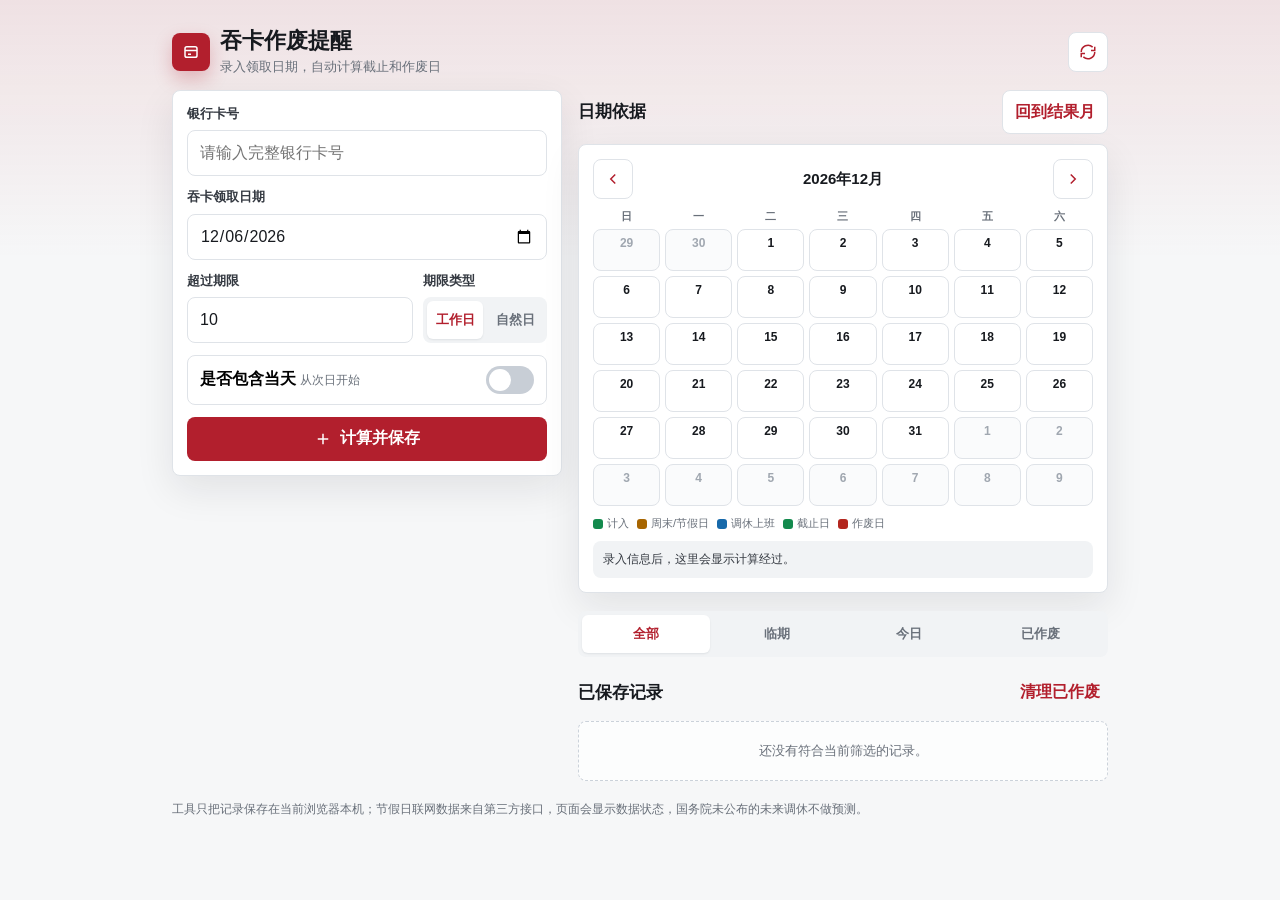
==== apps/atm-card-expiry-reminder/index.html @ af54854e "feat: 发布 HSOP 工具门户 本次将 HSOP 昊昊学习门户发布为 GitHub Pages 静态站点，包含对公指南、表格识别、吞卡作废提醒和可拓展功能入口。  Agent-Task: 上传至" ====
<!doctype html>
<html lang="zh-CN">
  <head>
    <meta charset="UTF-8" />
    <meta name="viewport" content="width=device-width, initial-scale=1.0" />
    <title>吞卡作废提醒</title>
    <link rel="stylesheet" href="./styles.css" />
  </head>
  <body>
    <main class="app-shell" data-screen-label="ATM 吞卡作废提醒工具">
      <header class="topbar">
        <div class="brand">
          <div class="brand-mark" aria-hidden="true">
            <svg viewBox="0 0 24 24" fill="none" stroke="currentColor">
              <path d="M4 7.5A2.5 2.5 0 0 1 6.5 5h11A2.5 2.5 0 0 1 20 7.5v9A2.5 2.5 0 0 1 17.5 19h-11A2.5 2.5 0 0 1 4 16.5v-9Z"></path>
              <path d="M4 10h16"></path>
              <path d="M8 15h4"></path>
            </svg>
          </div>
          <div>
            <h1>吞卡作废提醒</h1>
            <p>录入领取日期，自动计算截止和作废日</p>
          </div>
        </div>
        <button class="icon-button" id="refreshHolidays" type="button" title="刷新节假日数据" aria-label="刷新节假日数据">
          <svg viewBox="0 0 24 24" fill="none" stroke="currentColor">
            <path d="M21 12a9 9 0 0 1-15.2 6.5"></path>
            <path d="M3 12A9 9 0 0 1 18.2 5.5"></path>
            <path d="M21 5v5h-5"></path>
            <path d="M3 19v-5h5"></path>
          </svg>
        </button>
      </header>

      <div class="desktop-grid">
        <section class="panel" aria-label="录入表单">
          <form id="expiryForm" class="form-grid">
            <div class="field">
              <label for="cardNumber">银行卡号</label>
              <input id="cardNumber" name="cardNumber" inputmode="numeric" autocomplete="off" placeholder="请输入完整银行卡号" required />
            </div>

            <div class="field">
              <label for="startDate">吞卡领取日期</label>
              <input id="startDate" name="startDate" type="date" required />
            </div>

            <div class="field-row">
              <div class="field">
                <label for="limitDays">超过期限</label>
                <input id="limitDays" name="limitDays" type="number" min="1" max="999" step="1" value="10" required />
              </div>
              <div class="field">
                <span class="label-text">期限类型</span>
                <div class="segmented" role="tablist" aria-label="期限类型">
                  <button type="button" data-unit="workday" class="active">工作日</button>
                  <button type="button" data-unit="natural">自然日</button>
                </div>
              </div>
            </div>

            <button class="switch-row" id="includeStartSwitch" type="button" aria-pressed="false">
              <div>
                <strong>是否包含当天</strong>
                <span id="includeStartCopy">默认从领取日期次日开始计算</span>
              </div>
              <span class="switch" aria-hidden="true"></span>
            </button>

            <button class="primary-button" type="submit">
              <svg viewBox="0 0 24 24" fill="none" stroke="currentColor">
                <path d="M5 12h14"></path>
                <path d="M12 5v14"></path>
              </svg>
              计算并保存
            </button>
          </form>

          <div id="message" class="message" role="status"></div>

          <div id="resultPanel" class="result-panel">
            <div class="result-grid">
              <div class="metric">
                <span>最后可处理日</span>
                <strong id="deadlineText">-</strong>
              </div>
              <div class="metric danger">
                <span>作废日</span>
                <strong id="voidDateText">-</strong>
              </div>
            </div>
            <div class="data-source">
              <div class="source-line">
                <span id="sourceStatus" class="status-dot warn">等待数据</span>
                <button id="manualRefresh" class="text-button" type="button">刷新</button>
              </div>
              <div id="sourceDetail">节假日数据用于判断工作日、节假日和调休上班日。</div>
            </div>
          </div>
        </section>

        <section>
          <div class="section-title">
            <h2>日期依据</h2>
            <button id="calendarToday" class="secondary-button" type="button">回到结果月</button>
          </div>
          <div class="panel">
            <div class="calendar-toolbar">
              <button id="prevMonth" class="icon-button" type="button" aria-label="上个月">
                <svg viewBox="0 0 24 24" fill="none" stroke="currentColor">
                  <path d="m15 18-6-6 6-6"></path>
                </svg>
              </button>
              <div id="calendarTitle" class="calendar-title">-</div>
              <button id="nextMonth" class="icon-button" type="button" aria-label="下个月">
                <svg viewBox="0 0 24 24" fill="none" stroke="currentColor">
                  <path d="m9 18 6-6-6-6"></path>
                </svg>
              </button>
            </div>
            <div id="calendarGrid" class="calendar-grid" aria-label="日期判断日历"></div>
            <div class="legend">
              <span><i class="green"></i>计入</span>
              <span><i class="amber"></i>周末/节假日</span>
              <span><i class="blue"></i>调休上班</span>
              <span><i class="green"></i>截止日</span>
              <span><i class="red"></i>作废日</span>
            </div>
            <ul id="basisList" class="basis-list">
              <li>录入信息后，这里会显示计算经过。</li>
            </ul>
          </div>

          <div class="tabs" role="tablist" aria-label="记录筛选">
            <button type="button" data-filter="all" class="active">全部</button>
            <button type="button" data-filter="soon">临期</button>
            <button type="button" data-filter="today">今日</button>
            <button type="button" data-filter="expired">已作废</button>
          </div>

          <div class="section-title">
            <h2>已保存记录</h2>
            <button id="clearDone" class="text-button" type="button">清理已作废</button>
          </div>
          <div id="recordsList" class="records"></div>
        </section>
      </div>

      <p class="footnote">
        工具只把记录保存在当前浏览器本机；节假日联网数据来自第三方接口，页面会显示数据状态，国务院未公布的未来调休不做预测。
      </p>
    </main>

    <script type="module" src="./app.js"></script>
  </body>
</html>
---- apps/atm-card-expiry-reminder/styles.css ----
:root {
  color-scheme: light;
  --bg: #f6f7f8;
  --surface: #ffffff;
  --surface-soft: #f1f3f5;
  --text: #171a1f;
  --muted: #69707a;
  --line: #dfe3e8;
  --accent: #b21f2d;
  --accent-strong: #8f1421;
  --accent-soft: #fff0f2;
  --green: #138a4d;
  --green-soft: #eaf7ef;
  --amber: #a76500;
  --amber-soft: #fff5df;
  --blue: #1769aa;
  --blue-soft: #eaf3fb;
  --danger: #b3261e;
  --shadow: 0 14px 38px rgba(18, 24, 32, 0.09);
  font-family: -apple-system, "SF Pro Text", "PingFang SC", "Noto Sans SC", sans-serif;
}

* {
  box-sizing: border-box;
}

html {
  min-height: 100%;
  background: var(--bg);
}

body {
  margin: 0;
  min-height: 100%;
  color: var(--text);
  background:
    linear-gradient(180deg, rgba(178, 31, 45, 0.1), rgba(246, 247, 248, 0) 260px),
    var(--bg);
}

button,
input,
select {
  font: inherit;
}

button {
  border: 0;
}

.app-shell {
  width: min(100%, 460px);
  margin: 0 auto;
  padding: 18px 14px 34px;
}

.topbar {
  display: flex;
  align-items: center;
  justify-content: space-between;
  gap: 12px;
  margin-bottom: 14px;
}

.brand {
  display: flex;
  align-items: center;
  gap: 10px;
}

.brand-mark,
.icon-button,
.record-icon {
  display: grid;
  place-items: center;
  flex: 0 0 auto;
}

.brand-mark {
  width: 38px;
  height: 38px;
  border-radius: 8px;
  color: #ffffff;
  background: var(--accent);
  box-shadow: 0 8px 18px rgba(178, 31, 45, 0.26);
}

.brand h1 {
  margin: 0;
  font-size: 22px;
  line-height: 1.18;
  letter-spacing: 0;
}

.brand p {
  margin: 4px 0 0;
  color: var(--muted);
  font-size: 13px;
  line-height: 1.4;
}

.icon-button {
  width: 40px;
  height: 40px;
  border: 1px solid var(--line);
  border-radius: 8px;
  color: var(--accent);
  background: var(--surface);
}

.panel {
  padding: 14px;
  border: 1px solid var(--line);
  border-radius: 8px;
  background: var(--surface);
  box-shadow: var(--shadow);
}

.form-grid {
  display: grid;
  gap: 12px;
}

.field {
  display: grid;
  gap: 7px;
}

.field-row {
  display: grid;
  grid-template-columns: 1fr 124px;
  gap: 10px;
}

label,
.label-text {
  color: #343941;
  font-size: 13px;
  font-weight: 700;
  line-height: 1.4;
}

input {
  width: 100%;
  min-height: 46px;
  padding: 10px 12px;
  border: 1px solid var(--line);
  border-radius: 8px;
  outline: none;
  color: var(--text);
  background: #ffffff;
}

input:focus {
  border-color: var(--accent);
  box-shadow: 0 0 0 3px rgba(178, 31, 45, 0.12);
}

.segmented,
.tabs {
  display: grid;
  gap: 4px;
  padding: 4px;
  border-radius: 8px;
  background: var(--surface-soft);
}

.segmented {
  grid-template-columns: 1fr 1fr;
}

.tabs {
  grid-template-columns: repeat(4, 1fr);
  margin: 18px 0 10px;
}

.segmented button,
.tabs button {
  min-height: 38px;
  border-radius: 6px;
  color: var(--muted);
  background: transparent;
  font-size: 13px;
  font-weight: 700;
}

.segmented button.active,
.tabs button.active {
  color: var(--accent);
  background: #ffffff;
  box-shadow: 0 1px 2px rgba(18, 24, 32, 0.08);
}

.switch-row {
  display: flex;
  align-items: center;
  justify-content: space-between;
  gap: 12px;
  min-height: 48px;
  padding: 10px 12px;
  border: 1px solid var(--line);
  border-radius: 8px;
  background: #ffffff;
}

.switch-row span {
  color: var(--muted);
  font-size: 12px;
  line-height: 1.4;
}

.switch {
  position: relative;
  width: 48px;
  height: 28px;
  border-radius: 999px;
  background: #c8ced6;
  transition: background 0.2s ease;
}

.switch::after {
  position: absolute;
  top: 3px;
  left: 3px;
  width: 22px;
  height: 22px;
  border-radius: 50%;
  background: #ffffff;
  content: "";
  transition: transform 0.2s ease;
}

.switch.active {
  background: var(--accent);
}

.switch.active::after {
  transform: translateX(20px);
}

.primary-button,
.secondary-button,
.text-button {
  display: inline-flex;
  align-items: center;
  justify-content: center;
  gap: 8px;
  min-height: 44px;
  border-radius: 8px;
  font-weight: 800;
}

.primary-button {
  width: 100%;
  color: #ffffff;
  background: var(--accent);
}

.primary-button:active {
  background: var(--accent-strong);
}

.secondary-button {
  padding: 0 12px;
  border: 1px solid var(--line);
  color: var(--accent);
  background: #ffffff;
}

.text-button {
  min-height: 36px;
  padding: 0 8px;
  color: var(--accent);
  background: transparent;
}

.message {
  display: none;
  margin-top: 10px;
  padding: 10px 12px;
  border-radius: 8px;
  font-size: 13px;
  line-height: 1.6;
}

.message.show {
  display: block;
}

.message.error {
  color: var(--danger);
  background: #fff0ef;
}

.message.info {
  color: var(--blue);
  background: var(--blue-soft);
}

.result-panel {
  display: none;
  margin-top: 12px;
}

.result-panel.show {
  display: block;
}

.result-grid {
  display: grid;
  grid-template-columns: 1fr 1fr;
  gap: 10px;
}

.metric {
  padding: 12px;
  border-radius: 8px;
  background: var(--surface-soft);
}

.metric span {
  color: var(--muted);
  font-size: 12px;
  font-weight: 700;
}

.metric strong {
  display: block;
  margin-top: 6px;
  font-size: 20px;
  line-height: 1.2;
}

.metric.danger {
  color: var(--danger);
  background: #fff0ef;
}

.data-source {
  display: grid;
  gap: 8px;
  margin-top: 12px;
  padding: 10px 12px;
  border: 1px solid var(--line);
  border-radius: 8px;
  background: #ffffff;
  color: var(--muted);
  font-size: 12px;
  line-height: 1.55;
}

.source-line {
  display: flex;
  align-items: center;
  justify-content: space-between;
  gap: 10px;
}

.status-dot {
  display: inline-flex;
  align-items: center;
  gap: 6px;
  color: var(--green);
  font-weight: 800;
}

.status-dot::before {
  width: 8px;
  height: 8px;
  border-radius: 50%;
  background: currentColor;
  content: "";
}

.status-dot.warn {
  color: var(--amber);
}

.status-dot.missing {
  color: var(--danger);
}

.section-title {
  display: flex;
  align-items: center;
  justify-content: space-between;
  gap: 12px;
  margin: 18px 0 10px;
}

.section-title h2 {
  margin: 0;
  font-size: 17px;
  line-height: 1.3;
}

.calendar-toolbar {
  display: flex;
  align-items: center;
  justify-content: space-between;
  gap: 10px;
}

.calendar-title {
  font-size: 15px;
  font-weight: 800;
}

.calendar-grid {
  display: grid;
  grid-template-columns: repeat(7, 1fr);
  gap: 5px;
  margin-top: 10px;
}

.weekday {
  color: var(--muted);
  font-size: 11px;
  font-weight: 800;
  text-align: center;
}

.day-cell {
  position: relative;
  min-height: 42px;
  padding: 6px 4px;
  border: 1px solid var(--line);
  border-radius: 8px;
  background: #ffffff;
  font-size: 12px;
  text-align: center;
}

.day-cell.outside {
  color: #a0a7b0;
  background: #fafbfc;
}

.day-cell .day-number {
  display: block;
  font-weight: 800;
}

.day-cell .day-mark {
  display: block;
  margin-top: 3px;
  color: var(--muted);
  font-size: 9px;
  line-height: 1.1;
}

.day-cell.counted {
  border-color: rgba(19, 138, 77, 0.45);
  background: var(--green-soft);
}

.day-cell.holiday,
.day-cell.weekend {
  color: var(--amber);
  border-color: rgba(167, 101, 0, 0.35);
  background: var(--amber-soft);
}

.day-cell.makeup {
  color: var(--blue);
  border-color: rgba(23, 105, 170, 0.4);
  background: var(--blue-soft);
}

.day-cell.deadline {
  color: #ffffff;
  border-color: var(--green);
  background: var(--green);
}

.day-cell.void {
  color: #ffffff;
  border-color: var(--danger);
  background: var(--danger);
}

.legend {
  display: flex;
  flex-wrap: wrap;
  gap: 8px;
  margin-top: 10px;
  color: var(--muted);
  font-size: 11px;
}

.legend span {
  display: inline-flex;
  align-items: center;
  gap: 4px;
}

.legend i {
  width: 10px;
  height: 10px;
  border-radius: 3px;
  background: var(--line);
}

.legend .green {
  background: var(--green);
}

.legend .amber {
  background: var(--amber);
}

.legend .blue {
  background: var(--blue);
}

.legend .red {
  background: var(--danger);
}

.basis-list {
  display: grid;
  gap: 8px;
  margin: 10px 0 0;
  padding: 0;
  list-style: none;
}

.basis-list li {
  padding: 9px 10px;
  border-radius: 8px;
  background: var(--surface-soft);
  color: #343941;
  font-size: 12px;
  line-height: 1.55;
}

.records {
  display: grid;
  gap: 10px;
}

.record-card {
  display: grid;
  gap: 10px;
  padding: 12px;
  border: 1px solid var(--line);
  border-radius: 8px;
  background: #ffffff;
}

.record-head {
  display: flex;
  align-items: flex-start;
  justify-content: space-between;
  gap: 10px;
}

.record-title {
  display: flex;
  gap: 10px;
}

.record-icon {
  width: 34px;
  height: 34px;
  border-radius: 8px;
  color: var(--accent);
  background: var(--accent-soft);
}

.record-title strong {
  display: block;
  font-size: 14px;
  line-height: 1.3;
  word-break: break-all;
}

.record-title span,
.record-meta {
  color: var(--muted);
  font-size: 12px;
  line-height: 1.5;
}

.tag {
  flex: 0 0 auto;
  padding: 4px 8px;
  border-radius: 999px;
  color: var(--muted);
  background: var(--surface-soft);
  font-size: 11px;
  font-weight: 800;
}

.tag.soon {
  color: var(--amber);
  background: var(--amber-soft);
}

.tag.today,
.tag.expired {
  color: var(--danger);
  background: #fff0ef;
}

.record-actions {
  display: grid;
  grid-template-columns: 1fr 1fr;
  gap: 8px;
}

.empty-state {
  padding: 18px 12px;
  border: 1px dashed #cbd2da;
  border-radius: 8px;
  color: var(--muted);
  background: rgba(255, 255, 255, 0.7);
  font-size: 13px;
  line-height: 1.7;
  text-align: center;
}

.footnote {
  margin: 18px 0 0;
  color: var(--muted);
  font-size: 12px;
  line-height: 1.7;
}

.sr-only {
  position: absolute;
  width: 1px;
  height: 1px;
  padding: 0;
  margin: -1px;
  overflow: hidden;
  clip: rect(0, 0, 0, 0);
  white-space: nowrap;
  border: 0;
}

svg {
  width: 18px;
  height: 18px;
  stroke-width: 2;
}

@media (min-width: 760px) {
  .app-shell {
    width: min(100%, 980px);
    padding: 28px 22px 44px;
  }

  .desktop-grid {
    display: grid;
    grid-template-columns: minmax(340px, 390px) 1fr;
    align-items: start;
    gap: 16px;
  }

  .section-title:first-child {
    margin-top: 0;
  }
}

@media (max-width: 360px) {
  .field-row,
  .result-grid,
  .record-actions {
    grid-template-columns: 1fr;
  }

  .tabs {
    grid-template-columns: 1fr 1fr;
  }
}
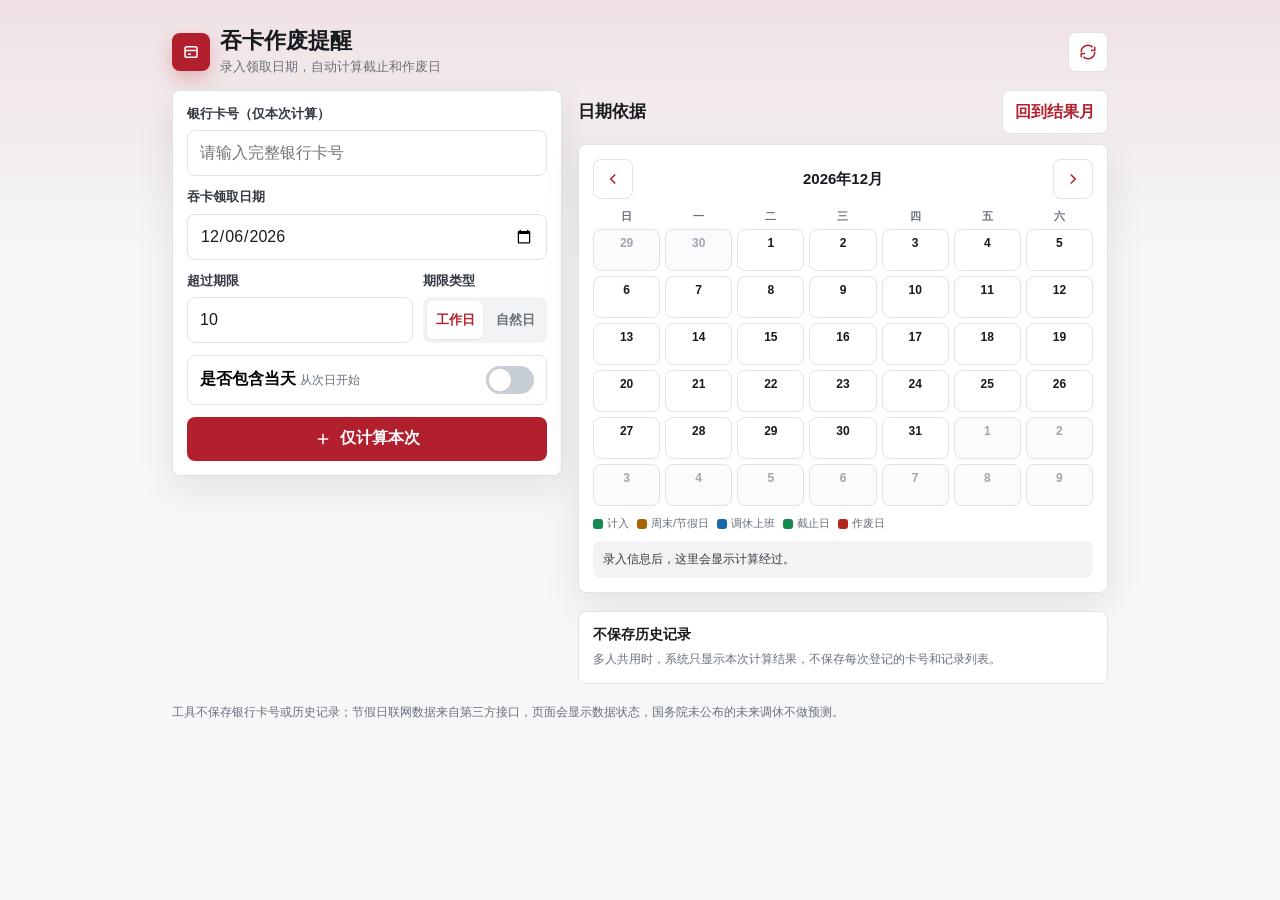
==== commit b1b79923: "fix(payroll): 更新表格识别单位模糊匹配" ====
--- a/apps/atm-card-expiry-reminder/index.html
+++ b/apps/atm-card-expiry-reminder/index.html
@@ -4,6 +4,7 @@
     <meta charset="UTF-8" />
     <meta name="viewport" content="width=device-width, initial-scale=1.0" />
     <title>吞卡作废提醒</title>
+    <link rel="icon" href="data:," />
     <link rel="stylesheet" href="./styles.css" />
   </head>
   <body>
@@ -36,7 +37,7 @@
         <section class="panel" aria-label="录入表单">
           <form id="expiryForm" class="form-grid">
             <div class="field">
-              <label for="cardNumber">银行卡号</label>
+              <label for="cardNumber">银行卡号（仅本次计算）</label>
               <input id="cardNumber" name="cardNumber" inputmode="numeric" autocomplete="off" placeholder="请输入完整银行卡号" required />
             </div>
 
@@ -72,7 +73,7 @@
                 <path d="M5 12h14"></path>
                 <path d="M12 5v14"></path>
               </svg>
-              计算并保存
+              仅计算本次
             </button>
           </form>
 
@@ -95,6 +96,9 @@
                 <button id="manualRefresh" class="text-button" type="button">刷新</button>
               </div>
               <div id="sourceDetail">节假日数据用于判断工作日、节假日和调休上班日。</div>
+            </div>
+            <div class="result-actions">
+              <button id="downloadCurrentCalendar" class="secondary-button" type="button">下载本次日历提醒</button>
             </div>
           </div>
         </section>
@@ -131,26 +135,19 @@
             </ul>
           </div>
 
-          <div class="tabs" role="tablist" aria-label="记录筛选">
-            <button type="button" data-filter="all" class="active">全部</button>
-            <button type="button" data-filter="soon">临期</button>
-            <button type="button" data-filter="today">今日</button>
-            <button type="button" data-filter="expired">已作废</button>
+          <div class="privacy-panel">
+            <strong>不保存历史记录</strong>
+            <span>多人共用时，系统只显示本次计算结果，不保存每次登记的卡号和记录列表。</span>
           </div>
-
-          <div class="section-title">
-            <h2>已保存记录</h2>
-            <button id="clearDone" class="text-button" type="button">清理已作废</button>
-          </div>
-          <div id="recordsList" class="records"></div>
         </section>
       </div>
 
       <p class="footnote">
-        工具只把记录保存在当前浏览器本机；节假日联网数据来自第三方接口，页面会显示数据状态，国务院未公布的未来调休不做预测。
+        工具不保存银行卡号或历史记录；节假日联网数据来自第三方接口，页面会显示数据状态，国务院未公布的未来调休不做预测。
       </p>
     </main>
 
+    <script src="./remote-content.js"></script>
     <script type="module" src="./app.js"></script>
   </body>
 </html>
--- a/apps/atm-card-expiry-reminder/styles.css
+++ b/apps/atm-card-expiry-reminder/styles.css
@@ -349,6 +349,10 @@
   line-height: 1.55;
 }
 
+.result-actions {
+  margin-top: 12px;
+}
+
 .source-line {
   display: flex;
   align-items: center;
@@ -532,6 +536,27 @@
   color: #343941;
   font-size: 12px;
   line-height: 1.55;
+}
+
+.privacy-panel {
+  display: grid;
+  gap: 6px;
+  margin-top: 18px;
+  padding: 14px;
+  border: 1px solid var(--line);
+  border-radius: 8px;
+  background: #ffffff;
+}
+
+.privacy-panel strong {
+  color: var(--text);
+  font-size: 14px;
+}
+
+.privacy-panel span {
+  color: var(--muted);
+  font-size: 12px;
+  line-height: 1.6;
 }
 
 .records {
